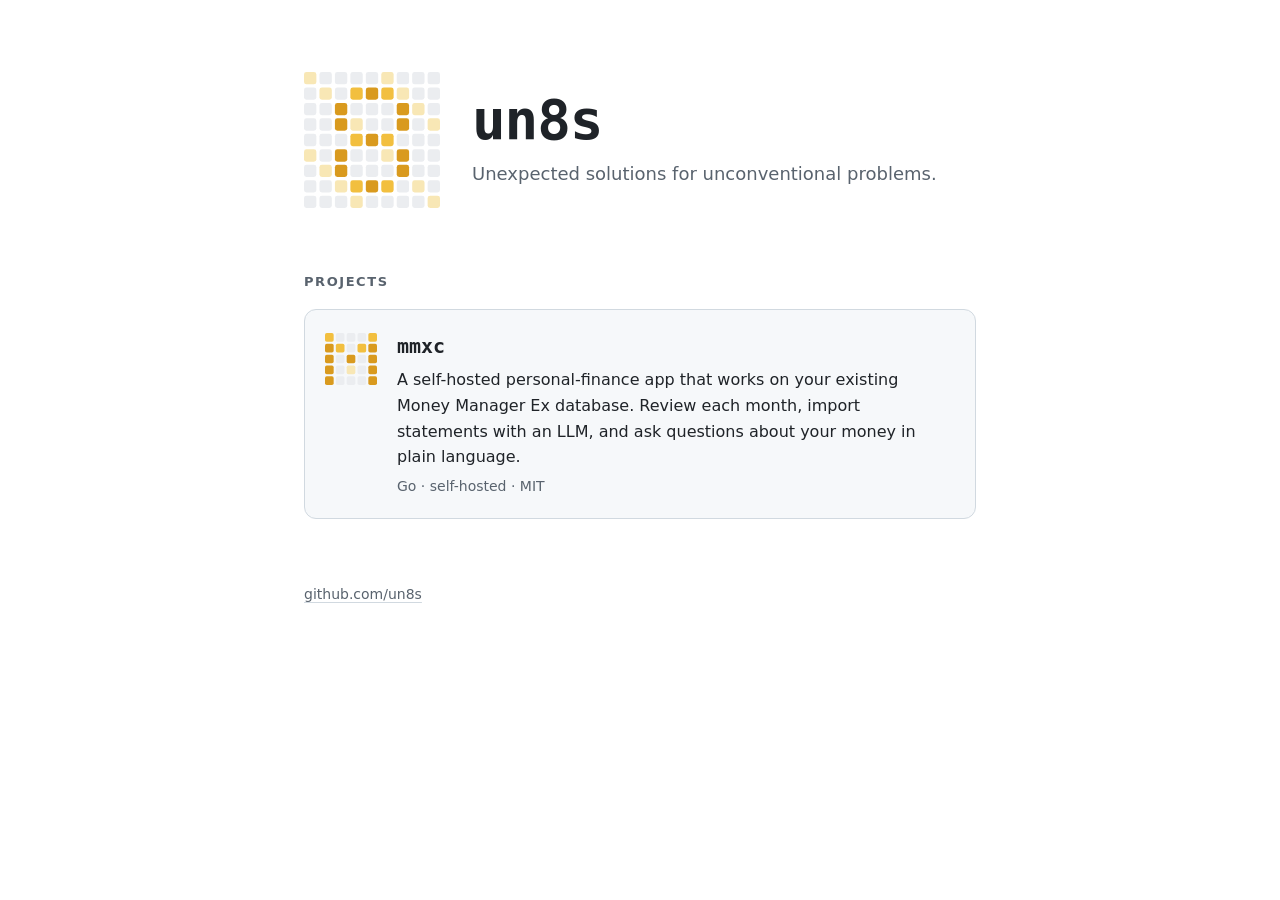
==== index.html @ 556b868f "Add landing page Co-Authored-By: Claude Opus 5.5 <noreply@anthropic.com>" ====
<!doctype html>
<html lang="en">
<head>
<meta charset="utf-8">
<meta name="viewport" content="width=device-width, initial-scale=1">
<title>un8s</title>
<meta name="description" content="Unexpected solutions for unconventional problems.">
<meta property="og:title" content="un8s">
<meta property="og:description" content="Unexpected solutions for unconventional problems.">
<meta property="og:url" content="https://un8s.com/">
<meta property="og:image" content="https://un8s.com/un8s.png">
<meta name="twitter:card" content="summary">
<meta name="theme-color" content="#0d1117" media="(prefers-color-scheme: dark)">
<meta name="theme-color" content="#ffffff" media="(prefers-color-scheme: light)">
<link rel="icon" href="favicon.svg" type="image/svg+xml">
<link rel="apple-touch-icon" href="un8s.png">
<style>
  :root {
    --bg: #0d1117; --fg: #e6edf3; --muted: #8b949e;
    --line: #21262d; --card: #10151d; --off: #1b2230;
    color-scheme: dark;
  }
  /* The four avatar palettes: dim, lit, highlight. */
  .gold  { --a-d: #3a2e12; --a-l: #f5b83d; --a-h: #ffd36b; }
  .blue  { --a-d: #12305f; --a-l: #2f81f7; --a-h: #79b8ff; }
  .green { --a-d: #0e4429; --a-l: #26a641; --a-h: #39d353; }
  .red   { --a-d: #4a1618; --a-l: #e5484d; --a-h: #ff7b72; }
  @media (prefers-color-scheme: light) {
    :root {
      --bg: #ffffff; --fg: #1f2328; --muted: #59636e;
      --line: #d1d9e0; --card: #f6f8fa; --off: #ebedf0;
      color-scheme: light;
    }
    .gold  { --a-d: #f8e7b5; --a-l: #d99a1e; --a-h: #f2bf3f; }
    .blue  { --a-d: #cfe3ff; --a-l: #2f81f7; --a-h: #6cb0ff; }
    .green { --a-d: #d6f5dc; --a-l: #2da44e; --a-h: #4ac26b; }
    .red   { --a-d: #ffd8d6; --a-l: #e5484d; --a-h: #ff7b72; }
  }

  * { box-sizing: border-box; }
  body {
    margin: 0; background: var(--bg); color: var(--fg);
    font: 16px/1.6 system-ui, -apple-system, "Segoe UI", Roboto, sans-serif;
  }
  main { max-width: 44rem; margin: 0 auto; padding: 4.5rem 1rem 3rem; }
  .mono { font-family: ui-monospace, SFMono-Regular, Menlo, Consolas,
    "DejaVu Sans Mono", "Liberation Mono", monospace; }

  /* Pixel grids, drawn by the script from data-grid:
     "." off, "d" dim, "l" lit, "h" highlight. */
  .grid .o { fill: var(--off); }
  .grid .d { fill: var(--a-d); animation: twinkle 7s ease-in-out infinite; }
  .grid .l { fill: var(--a-l); }
  .grid .h { fill: var(--a-h); }
  @keyframes twinkle { 50% { opacity: .3; } }

  .hero { display: flex; align-items: center; gap: 2rem; margin-bottom: 4rem; }
  .hero svg {
    width: 8.5rem; height: 8.5rem; flex: none;
    transition: transform .7s cubic-bezier(.5, 0, .2, 1.4);
  }
  .hero svg:hover { transform: rotate(90deg); } /* 8 → ∞ */
  h1 { margin: 0; font-size: 3.5rem; line-height: 1; letter-spacing: -.02em; }
  .motto { margin: .75rem 0 0; color: var(--muted); font-size: 1.125rem; }

  h2 {
    margin: 0 0 1rem; color: var(--muted);
    font-size: .8125rem; font-weight: 600; letter-spacing: .12em; text-transform: uppercase;
  }
  .projects { list-style: none; margin: 0; padding: 0; display: grid; gap: 1rem; }
  .project {
    position: relative; display: flex; gap: 1.25rem; padding: 1.25rem;
    background: var(--card); border: 1px solid var(--line); border-radius: 12px;
    transition: border-color .2s;
  }
  .project:hover { border-color: var(--a-l); }
  .project svg { width: 3.25rem; height: 3.25rem; flex: none; margin-top: .2rem; }
  .project h3 { margin: 0; font-size: 1.25rem; }
  .project h3 a { color: inherit; text-decoration: none; }
  .project h3 a::after { content: ""; position: absolute; inset: 0; border-radius: inherit; }
  .project h3 a:focus-visible { outline: none; }
  .project:has(a:focus-visible) { outline: 2px solid var(--a-l); outline-offset: 2px; }
  .project p { margin: .35rem 0 0; }
  .project .meta { color: var(--muted); font-size: .875rem; }

  footer { margin-top: 4rem; color: var(--muted); font-size: .875rem; }
  footer a { color: inherit; text-decoration-color: var(--line); text-underline-offset: 3px; }
  footer a:hover { color: var(--fg); }

  @media (max-width: 34rem) {
    main { padding-top: 3rem; }
    .hero { flex-direction: column; align-items: flex-start; gap: 1.5rem; }
    .hero svg { width: 6.5rem; height: 6.5rem; }
    h1 { font-size: 2.75rem; }
  }
  @media (prefers-reduced-motion: reduce) {
    .grid .d { animation: none; }
    .hero svg { transition: none; }
  }
</style>
</head>
<body>
<main>
  <header class="hero gold">
    <svg class="grid" aria-hidden="true" data-grid="
      d....d... .d.hlhd.. ..l...ld. ..ld..l.d ...hlh...
      d.l..dl.. .dl...l.. ..dhlh.d. ...d....d"></svg>
    <div>
      <h1 class="mono">un8s</h1>
      <p class="motto">Unexpected solutions for unconventional problems.</p>
    </div>
  </header>

  <section aria-labelledby="projects-title">
    <h2 id="projects-title">Projects</h2>
    <ul class="projects">
      <!-- One <li> per project. Accent classes in order: gold, blue, green, red.
           The glyph is a 5×5 data-grid ("." off, "d" dim, "l" lit, "h" highlight). -->
      <li class="project gold">
        <svg class="grid" aria-hidden="true" data-grid="h...h lh.hl l.l.l l.d.l l...l"></svg>
        <div>
          <h3 class="mono"><a href="https://github.com/un8s/mmxc">mmxc</a></h3>
          <p>A self-hosted personal-finance app that works on your existing
            Money Manager Ex database. Review each month, import statements
            with an LLM, and ask questions about your money in plain language.</p>
          <p class="meta">Go · self-hosted · MIT</p>
        </div>
      </li>
    </ul>
  </section>

  <footer>
    <a href="https://github.com/un8s">github.com/un8s</a>
  </footer>
</main>
<script>
  // Draw each data-grid as rounded cells on a 10-unit pitch, like the avatar.
  for (const svg of document.querySelectorAll("svg[data-grid]")) {
    const rows = svg.dataset.grid.trim().split(/\s+/);
    svg.setAttribute("viewBox", `0 0 ${rows[0].length * 10 - 2} ${rows.length * 10 - 2}`);
    rows.forEach((row, y) => [...row].forEach((c, x) => {
      const r = document.createElementNS("http://www.w3.org/2000/svg", "rect");
      r.setAttribute("x", x * 10); r.setAttribute("y", y * 10);
      r.setAttribute("width", 8); r.setAttribute("height", 8); r.setAttribute("rx", 1.6);
      r.setAttribute("class", c === "." ? "o" : c);
      if (c === "d") r.style.animationDelay = `${(-Math.random() * 7).toFixed(2)}s`;
      svg.append(r);
    }));
  }
</script>
</body>
</html>
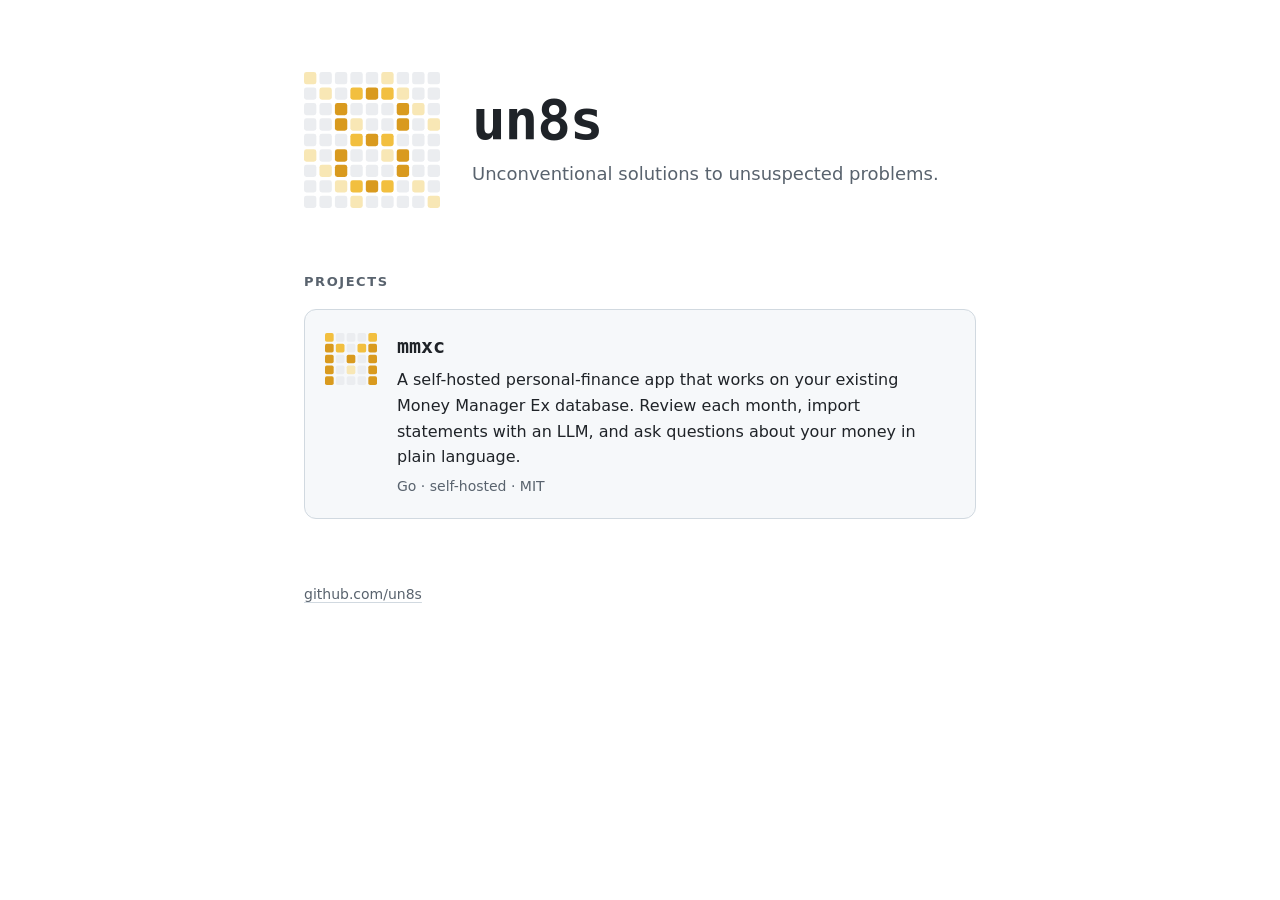
==== commit 3de6d8f4: "Change motto to "Unconventional solutions to unsuspected problems" Co-Authored-By: Claude Opus 5.5 <" ====
--- a/index.html
+++ b/index.html
@@ -4,9 +4,9 @@
 <meta charset="utf-8">
 <meta name="viewport" content="width=device-width, initial-scale=1">
 <title>un8s</title>
-<meta name="description" content="Unexpected solutions for unconventional problems.">
+<meta name="description" content="Unconventional solutions to unsuspected problems.">
 <meta property="og:title" content="un8s">
-<meta property="og:description" content="Unexpected solutions for unconventional problems.">
+<meta property="og:description" content="Unconventional solutions to unsuspected problems.">
 <meta property="og:url" content="https://un8s.com/">
 <meta property="og:image" content="https://un8s.com/un8s.png">
 <meta name="twitter:card" content="summary">
@@ -107,7 +107,7 @@
       d.l..dl.. .dl...l.. ..dhlh.d. ...d....d"></svg>
     <div>
       <h1 class="mono">un8s</h1>
-      <p class="motto">Unexpected solutions for unconventional problems.</p>
+      <p class="motto">Unconventional solutions to unsuspected problems.</p>
     </div>
   </header>
 
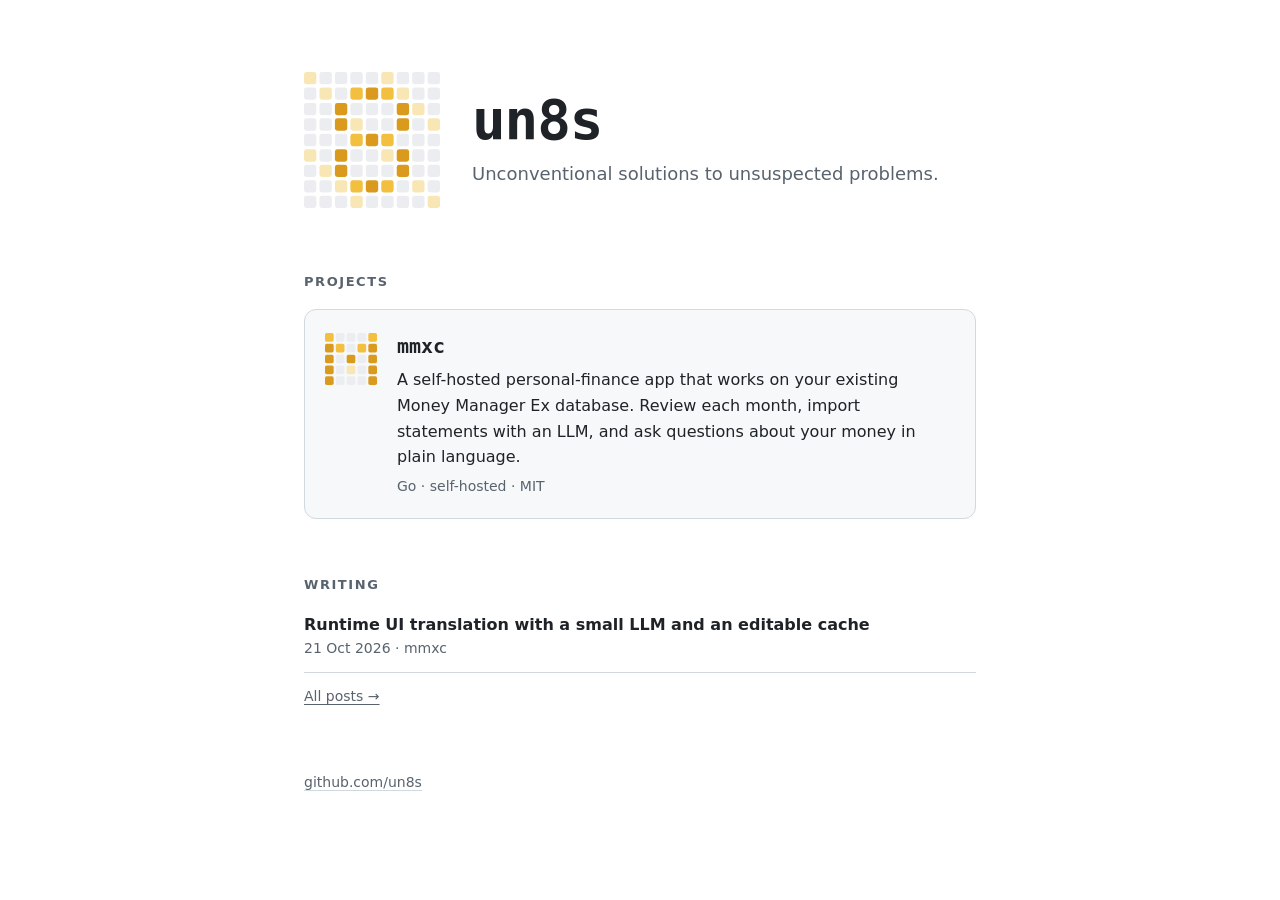
==== commit 32eaf867: "Add a blog with a first post on runtime UI translation Hand-written HTML under blog/, sharing blog/s" ====
--- a/index.html
+++ b/index.html
@@ -14,6 +14,7 @@
 <meta name="theme-color" content="#ffffff" media="(prefers-color-scheme: light)">
 <link rel="icon" href="favicon.svg" type="image/svg+xml">
 <link rel="apple-touch-icon" href="un8s.png">
+<link rel="alternate" type="application/atom+xml" title="un8s blog" href="/blog/feed.xml">
 <style>
   :root {
     --bg: #0d1117; --fg: #e6edf3; --muted: #8b949e;
@@ -83,6 +84,17 @@
   .project p { margin: .35rem 0 0; }
   .project .meta { color: var(--muted); font-size: .875rem; }
 
+  .writing { margin-top: 3.5rem; }
+  .posts { list-style: none; margin: 0; padding: 0; }
+  .posts li { padding: .75rem 0; border-bottom: 1px solid var(--line); }
+  .posts li:first-child { padding-top: 0; }
+  .posts a { color: inherit; font-weight: 600; text-decoration: none; }
+  .posts a:hover { text-decoration: underline; text-decoration-color: var(--a-l); text-underline-offset: 3px; }
+  .posts .meta { display: block; color: var(--muted); font-size: .875rem; }
+  .all { margin: .75rem 0 0; font-size: .875rem; }
+  .all a { color: var(--muted); text-underline-offset: 3px; }
+  .all a:hover { color: var(--fg); }
+
   footer { margin-top: 4rem; color: var(--muted); font-size: .875rem; }
   footer a { color: inherit; text-decoration-color: var(--line); text-underline-offset: 3px; }
   footer a:hover { color: var(--fg); }
@@ -129,6 +141,18 @@
     </ul>
   </section>
 
+  <section class="writing gold" aria-labelledby="writing-title">
+    <h2 id="writing-title">Writing</h2>
+    <!-- The latest few posts; the full list is /blog/. -->
+    <ul class="posts">
+      <li>
+        <a href="/blog/llm-ui-translation/">Runtime UI translation with a small LLM and an editable cache</a>
+        <span class="meta"><time datetime="2026-10-21">21 Oct 2026</time> · mmxc</span>
+      </li>
+    </ul>
+    <p class="all"><a href="/blog/">All posts →</a></p>
+  </section>
+
   <footer>
     <a href="https://github.com/un8s">github.com/un8s</a>
   </footer>
